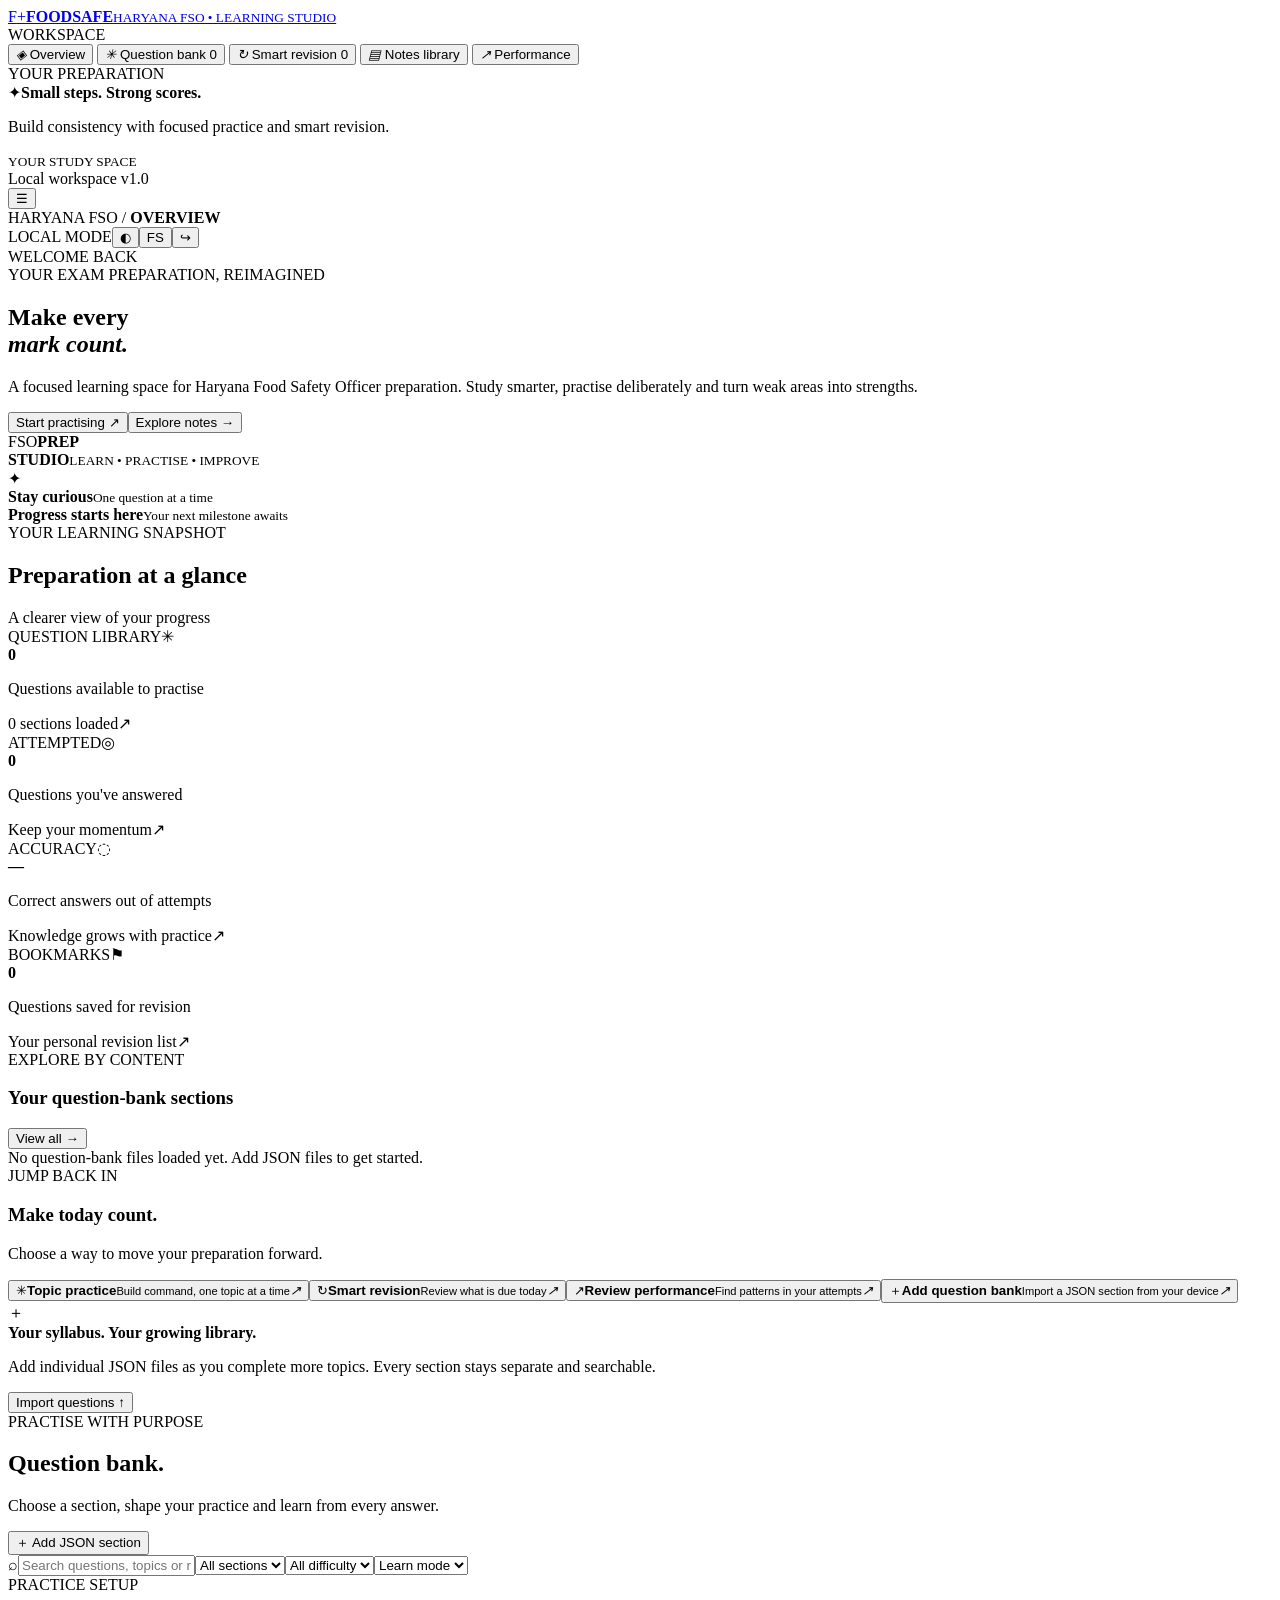
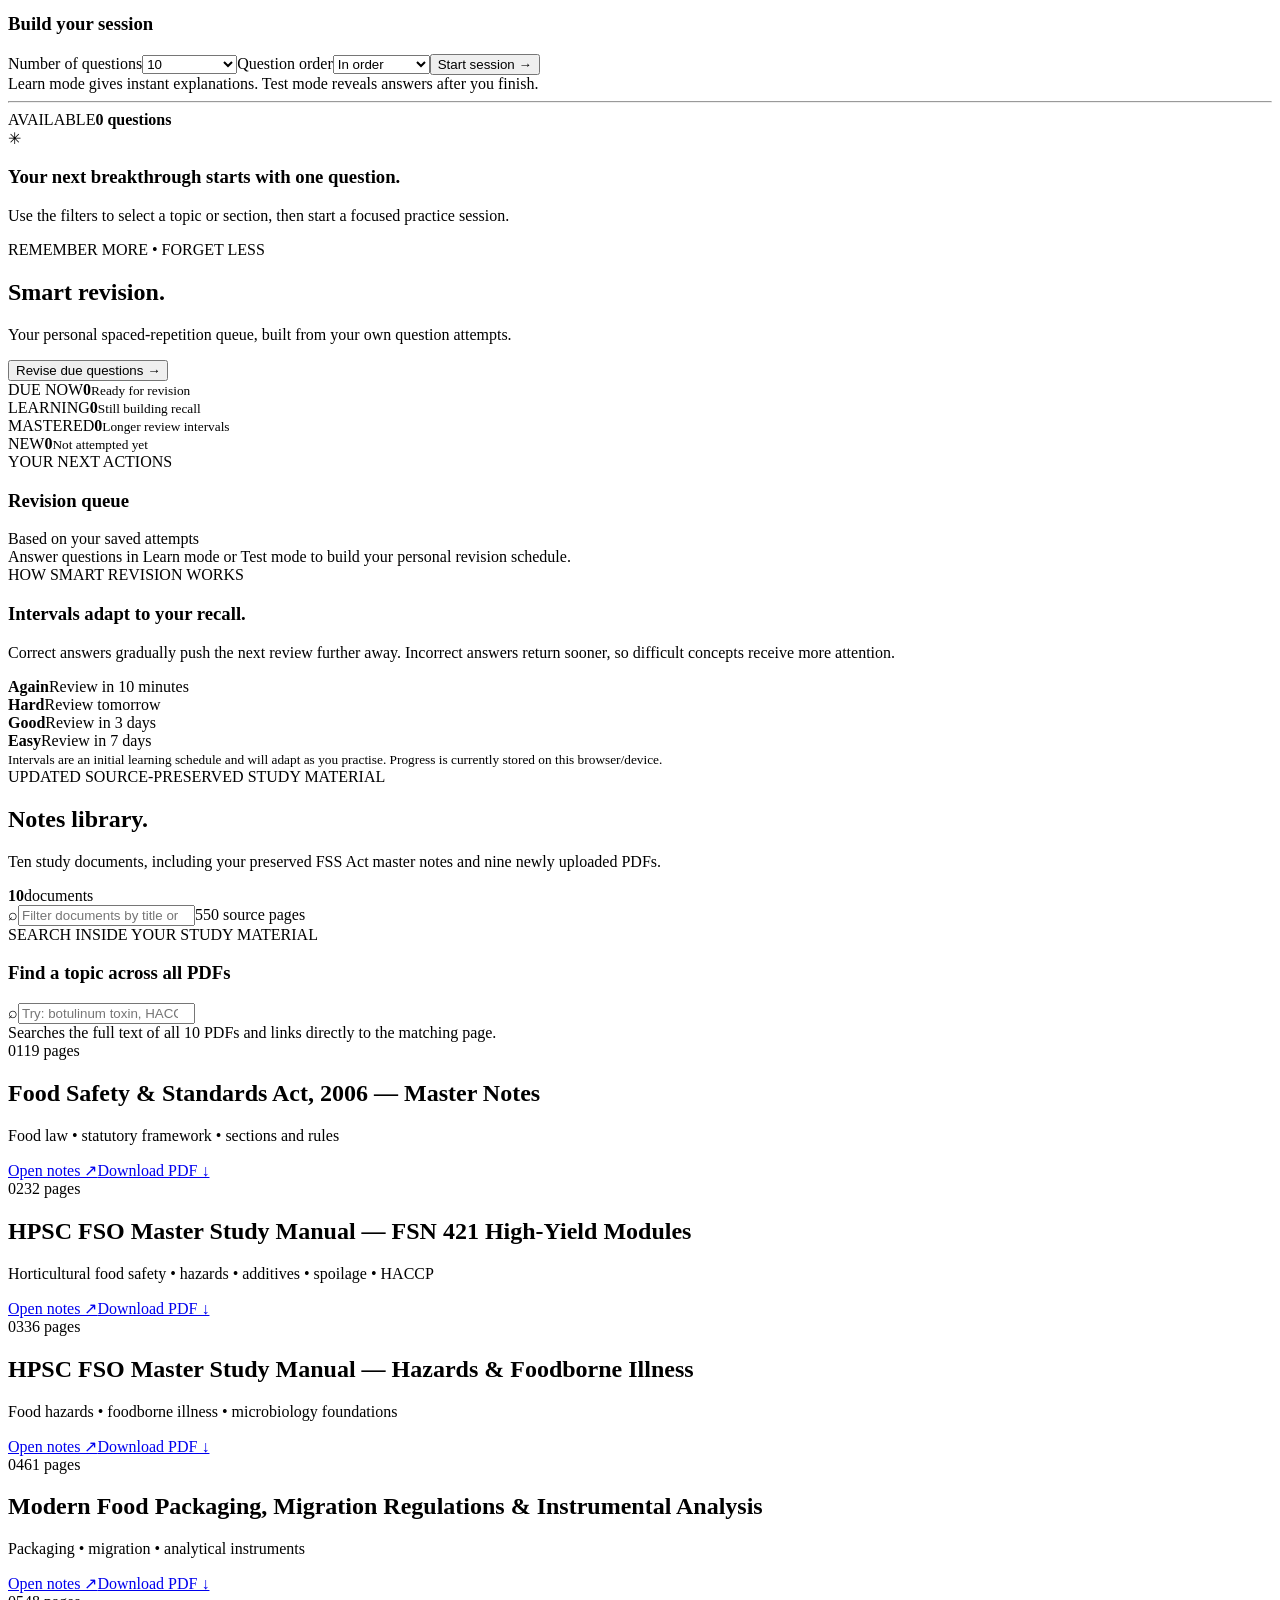
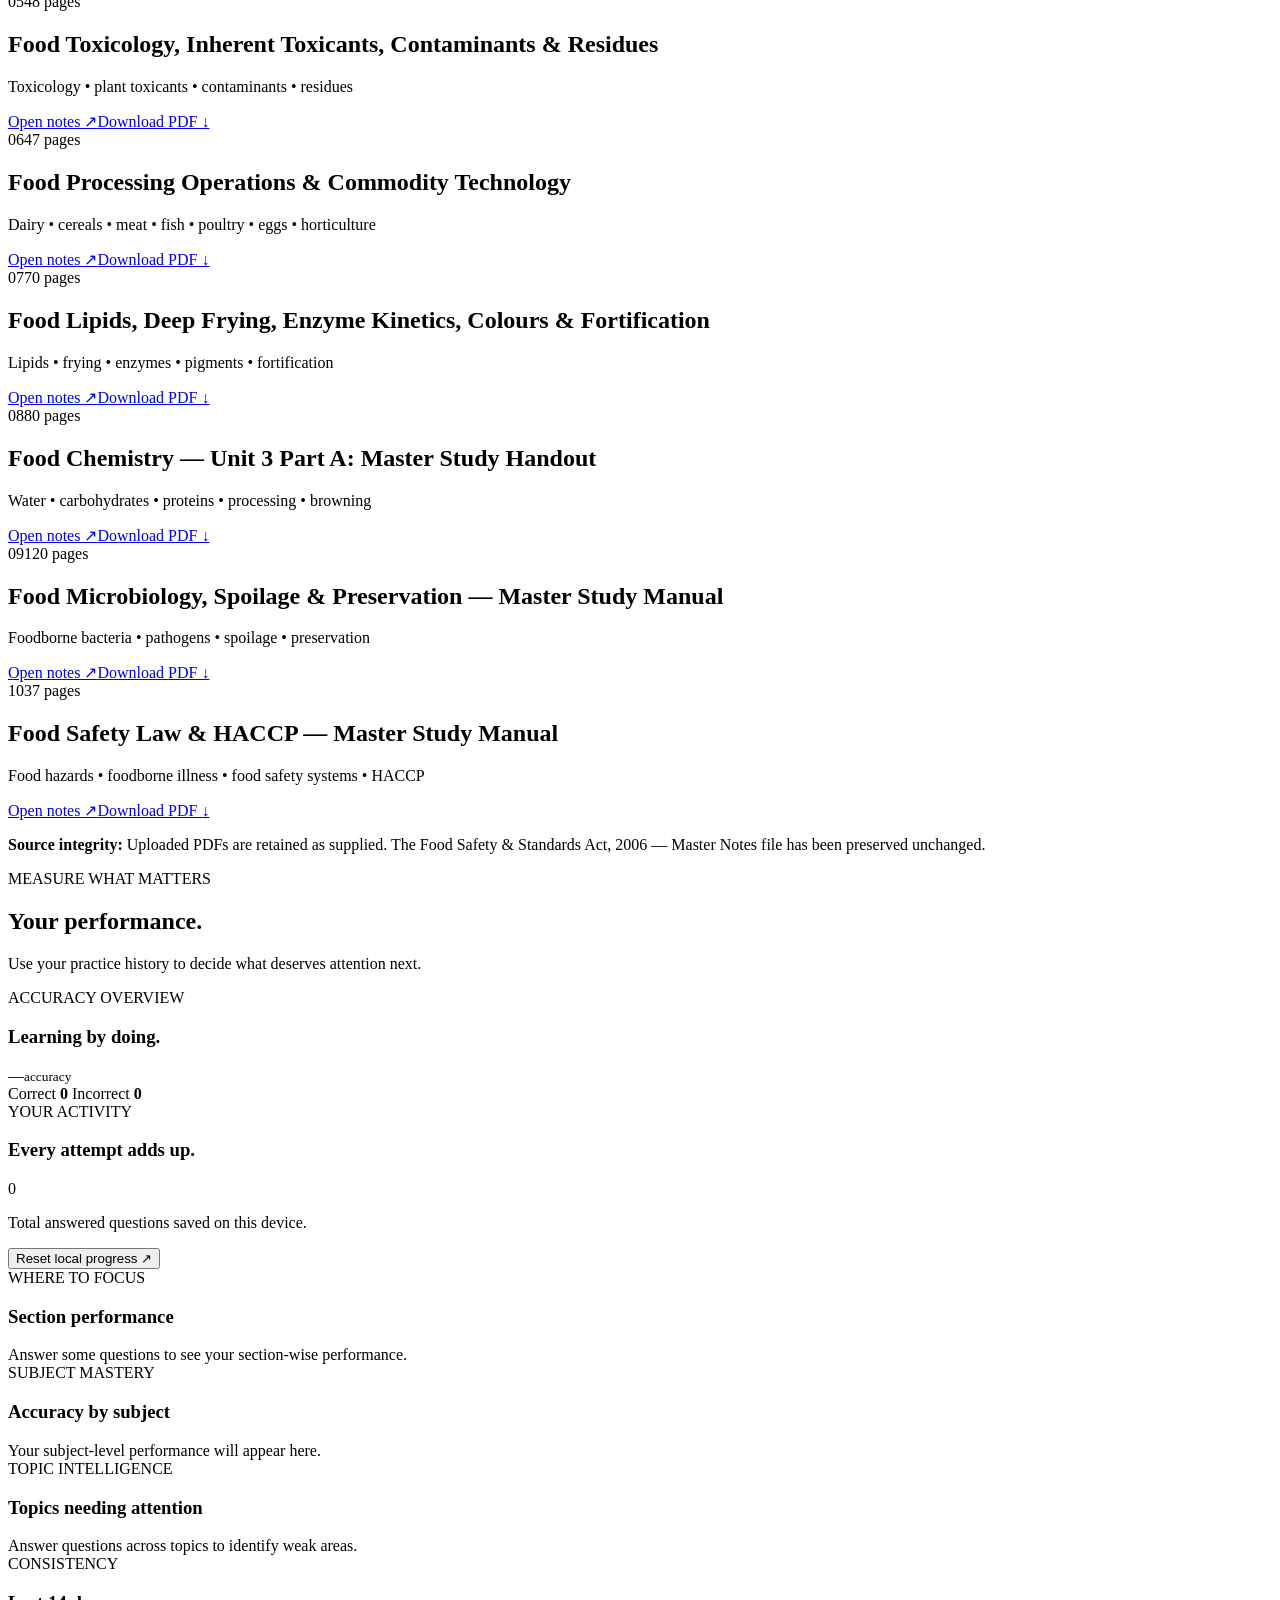
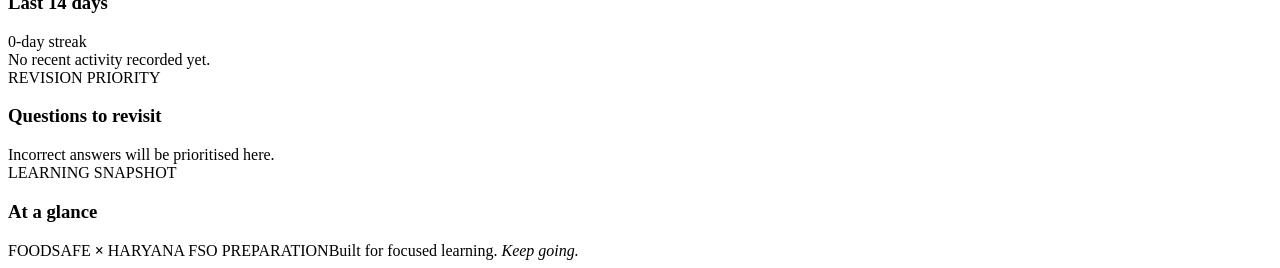
==== index.html @ f3f63efe "Add files via upload" ====
<!doctype html>
<html lang="en">
<head>
<meta charset="utf-8"><meta name="viewport" content="width=device-width,initial-scale=1">
<meta name="theme-color" content="#101326"><meta http-equiv="Content-Security-Policy" content="default-src 'self'; script-src 'self' 'unsafe-inline'; style-src 'self' 'unsafe-inline' https://fonts.googleapis.com; font-src 'self' https://fonts.gstatic.com data:; img-src 'self' data: blob:; connect-src 'self' https://*.workers.dev; object-src 'none'; base-uri 'self'; form-action 'self'"><link rel="manifest" href="manifest.webmanifest"><title>FOODSAFE — Haryana FSO Learning Studio</title>
<link rel="preconnect" href="https://fonts.googleapis.com"><link rel="preconnect" href="https://fonts.gstatic.com" crossorigin>
<link href="https://fonts.googleapis.com/css2?family=DM+Sans:wght@400;500;600;700;800&family=Manrope:wght@400;500;600;700;800&family=Space+Grotesk:wght@500;600;700&display=swap" rel="stylesheet">
<link rel="stylesheet" href="css/style.css">
</head>
<body>
<div class="app-shell">
<aside class="sidebar" id="sidebar">
 <a class="brand" href="#home"><span class="brand-mark">F<span>+</span></span><span><b>FOODSAFE</b><small>HARYANA FSO • LEARNING STUDIO</small></span></a>
 <div class="side-label">WORKSPACE</div>
 <nav class="nav-list">
  <button class="nav-link active" data-view="home"><i>◈</i> Overview</button>
  <button class="nav-link" data-view="practice"><i>✳</i> Question bank <span class="nav-count" id="nav-q-count">0</span></button>
  <button class="nav-link" data-view="revision"><i>↻</i> Smart revision <span class="nav-count" id="nav-due-count">0</span></button>
  <button class="nav-link" data-view="notes"><i>▤</i> Notes library</button>
  <button class="nav-link" data-view="analytics"><i>↗</i> Performance</button>
 </nav>
 <div class="side-label side-label-gap">YOUR PREPARATION</div>
 <div class="side-tip"><span class="tip-icon">✦</span><b>Small steps. Strong scores.</b><p>Build consistency with focused practice and smart revision.</p><div class="tip-line"><span></span></div><small>YOUR STUDY SPACE</small></div>
 <div class="sidebar-bottom"><span class="online-dot"></span> Local workspace <span class="version">v1.0</span></div>
</aside>
<main class="main-area">
<header class="topbar"><button class="mobile-menu" id="mobile-menu">☰</button><div class="breadcrumb">HARYANA FSO <span>/</span> <b id="crumb">OVERVIEW</b></div><div class="top-actions"><span class="local-pill"><i></i> LOCAL MODE</span><button class="icon-btn" id="theme-toggle" title="Toggle theme">◐</button><button class="avatar" id="user-avatar">FS</button><button class="icon-btn" id="logout-btn" title="Log out">↪</button></div></header>
<div class="page-wrap">
<section class="view active" id="view-home">
 <div class="hero"><div class="hero-copy"><div id="welcome-user" class="welcome-user">WELCOME BACK</div><div class="eyebrow"><span></span> YOUR EXAM PREPARATION, REIMAGINED</div><h1>Make every<br><em>mark count.</em></h1><p>A focused learning space for Haryana Food Safety Officer preparation. Study smarter, practise deliberately and turn weak areas into strengths.</p><div class="hero-actions"><button class="btn btn-light" data-go="practice">Start practising <span>↗</span></button><button class="btn btn-ghost" data-go="notes">Explore notes <span>→</span></button></div></div><div class="hero-art"><div class="orb orb-one"></div><div class="orb orb-two"></div><div class="orbit orbit-a"></div><div class="orbit orbit-b"></div><div class="hero-stamp"><span>FSO</span><b>PREP<br>STUDIO</b><small>LEARN • PRACTISE • IMPROVE</small></div><div class="floating-card fc-top"><span>✦</span><div><b>Stay curious</b><small>One question at a time</small></div></div><div class="floating-card fc-bottom"><div class="mini-bars"><i></i><i></i><i></i><i></i><i></i></div><div><b>Progress starts here</b><small>Your next milestone awaits</small></div></div></div></div>
 <div class="section-heading"><div><div class="eyebrow muted">YOUR LEARNING SNAPSHOT</div><h2>Preparation at a glance</h2></div><span class="updated-label">A clearer view of your progress</span></div>
 <div class="stat-grid"><article class="stat-card stat-violet"><div class="stat-top"><span>QUESTION LIBRARY</span><span class="stat-icon">✳</span></div><strong id="stat-total">0</strong><p>Questions available to practise</p><div class="stat-foot"><span id="stat-banks">0 sections loaded</span><span>↗</span></div></article><article class="stat-card stat-coral"><div class="stat-top"><span>ATTEMPTED</span><span class="stat-icon">◎</span></div><strong id="stat-attempted">0</strong><p>Questions you've answered</p><div class="stat-foot"><span>Keep your momentum</span><span>↗</span></div></article><article class="stat-card stat-mint"><div class="stat-top"><span>ACCURACY</span><span class="stat-icon">◌</span></div><strong id="stat-accuracy">—</strong><p>Correct answers out of attempts</p><div class="stat-foot"><span>Knowledge grows with practice</span><span>↗</span></div></article><article class="stat-card stat-amber"><div class="stat-top"><span>BOOKMARKS</span><span class="stat-icon">⚑</span></div><strong id="stat-bookmarks">0</strong><p>Questions saved for revision</p><div class="stat-foot"><span>Your personal revision list</span><span>↗</span></div></article></div>
 <div class="home-columns"><section class="panel library-panel"><div class="panel-head"><div><div class="eyebrow muted">EXPLORE BY CONTENT</div><h3>Your question-bank sections</h3></div><button class="text-btn" data-go="practice">View all <span>→</span></button></div><div id="section-list" class="section-list"><div class="empty-state">No question-bank files loaded yet. Add JSON files to get started.</div></div></section><section class="panel quick-panel"><div class="eyebrow muted">JUMP BACK IN</div><h3>Make today count.</h3><p>Choose a way to move your preparation forward.</p><button class="quick-action" data-go="practice"><span class="qa-icon purple">✳</span><span><b>Topic practice</b><small>Build command, one topic at a time</small></span><i>↗</i></button><button class="quick-action" data-go="revision"><span class="qa-icon purple">↻</span><span><b>Smart revision</b><small>Review what is due today</small></span><i>↗</i></button><button class="quick-action" data-go="analytics"><span class="qa-icon orange">↗</span><span><b>Review performance</b><small>Find patterns in your attempts</small></span><i>↗</i></button><button class="quick-action" id="quick-import"><span class="qa-icon green">＋</span><span><b>Add question bank</b><small>Import a JSON section from your device</small></span><i>↗</i></button></section></div>
 <div class="import-banner"><div class="import-symbol">＋</div><div><b>Your syllabus. Your growing library.</b><p>Add individual JSON files as you complete more topics. Every section stays separate and searchable.</p></div><button class="btn btn-dark" id="banner-import">Import questions <span>↑</span></button></div>
</section>
<section class="view" id="view-practice"><div class="page-title-row"><div><div class="eyebrow muted">PRACTISE WITH PURPOSE</div><h1>Question bank<span class="title-dot">.</span></h1><p>Choose a section, shape your practice and learn from every answer.</p></div><button class="btn btn-dark" id="practice-import">＋ Add JSON section</button></div>
 <div class="filter-panel"><label class="searchbox"><span>⌕</span><input id="search-q" placeholder="Search questions, topics or references..."></label><select id="filter-section"><option value="all">All sections</option></select><select id="filter-difficulty"><option value="all">All difficulty</option><option>Easy</option><option>Moderate</option><option>Hard</option></select><select id="filter-mode"><option value="practice">Learn mode</option><option value="exam">Test mode</option></select></div>
 <div class="practice-layout"><aside class="practice-side panel"><div class="eyebrow muted">PRACTICE SETUP</div><h3>Build your session</h3><label>Number of questions<select id="question-limit"><option>10</option><option>20</option><option>30</option><option>50</option><option value="all">All matching</option></select></label><label>Question order<select id="question-order"><option value="sequential">In order</option><option value="random">Randomised</option></select></label><button class="btn btn-primary full" id="start-quiz">Start session <span>→</span></button><div class="setup-note">Learn mode gives instant explanations. Test mode reveals answers after you finish.</div><hr><div class="mini-summary"><span>AVAILABLE</span><b id="available-count">0 questions</b></div></aside><div class="question-area"><div id="quiz-idle" class="panel idle-panel"><div class="idle-art">✳</div><h3>Your next breakthrough starts with one question.</h3><p>Use the filters to select a topic or section, then start a focused practice session.</p></div><div id="quiz-active" class="panel hide"></div><div id="quiz-results" class="panel hide"></div></div></div>
</section>
<section class="view" id="view-revision">
 <div class="page-title-row"><div><div class="eyebrow muted">REMEMBER MORE • FORGET LESS</div><h1>Smart revision<span class="title-dot">.</span></h1><p>Your personal spaced-repetition queue, built from your own question attempts.</p></div><button class="btn btn-primary" id="start-revision">Revise due questions →</button></div>
 <div class="revision-stats"><article class="panel"><span>DUE NOW</span><b id="rev-due">0</b><small>Ready for revision</small></article><article class="panel"><span>LEARNING</span><b id="rev-learning">0</b><small>Still building recall</small></article><article class="panel"><span>MASTERED</span><b id="rev-mastered">0</b><small>Longer review intervals</small></article><article class="panel"><span>NEW</span><b id="rev-new">0</b><small>Not attempted yet</small></article></div>
 <div class="revision-columns"><section class="panel"><div class="panel-head"><div><div class="eyebrow muted">YOUR NEXT ACTIONS</div><h3>Revision queue</h3></div><span class="updated-label" id="rev-next-label">Based on your saved attempts</span></div><div id="revision-queue" class="revision-queue"><div class="empty-state">Answer questions in Learn mode or Test mode to build your personal revision schedule.</div></div></section><section class="panel revision-guide"><div class="eyebrow muted">HOW SMART REVISION WORKS</div><h3>Intervals adapt to your recall.</h3><p>Correct answers gradually push the next review further away. Incorrect answers return sooner, so difficult concepts receive more attention.</p><div class="interval-list"><div><b>Again</b><span>Review in 10 minutes</span></div><div><b>Hard</b><span>Review tomorrow</span></div><div><b>Good</b><span>Review in 3 days</span></div><div><b>Easy</b><span>Review in 7 days</span></div></div><small>Intervals are an initial learning schedule and will adapt as you practise. Progress is currently stored on this browser/device.</small></section></div>
</section>
<section class="view" id="view-notes">
 <div class="page-title-row"><div><div class="eyebrow muted">UPDATED SOURCE-PRESERVED STUDY MATERIAL</div><h1>Notes library<span class="title-dot">.</span></h1><p>Ten study documents, including your preserved FSS Act master notes and nine newly uploaded PDFs.</p></div><div class="notes-total"><b>10</b><span>documents</span></div></div>
 <div class="notes-toolbar"><label class="searchbox"><span>⌕</span><input id="notes-search" type="search" placeholder="Filter documents by title or subject..."></label><span class="notes-total-pages">550 source pages</span></div>
 <section class="panel pdf-search-panel"><div class="eyebrow muted">SEARCH INSIDE YOUR STUDY MATERIAL</div><h3>Find a topic across all PDFs</h3><label class="searchbox pdf-full-search"><span>⌕</span><input id="pdf-content-search" type="search" placeholder="Try: botulinum toxin, HACCP, peroxide value, food adulteration..."></label><div id="pdf-search-status" class="pdf-search-status">Searches the full text of all 10 PDFs and links directly to the matching page.</div><div id="pdf-search-results" class="pdf-search-results"></div></section>
 <div class="notes-grid"><article class="note-card" data-search="Food Safety & Standards Act, 2006 — Master Notes Food law • statutory framework • sections and rules">
      <div class="note-card-top"><span class="note-index">01</span><span class="note-pages">19 pages</span></div>
      <h2>Food Safety & Standards Act, 2006 — Master Notes</h2><p>Food law • statutory framework • sections and rules</p>
      <div class="note-card-actions"><a class="btn btn-primary" href="content/notes/rendered/FSSAI_Act_Master_Notes_19p.pdf" target="_blank" rel="noopener">Open notes ↗</a><a class="source-link" href="content/notes/originals/FSSAI_Act_Master_Notes_19p.pdf" download>Download PDF ↓</a></div>
    </article><article class="note-card" data-search="HPSC FSO Master Study Manual — FSN 421 High-Yield Modules Horticultural food safety • hazards • additives • spoilage • HACCP">
      <div class="note-card-top"><span class="note-index">02</span><span class="note-pages">32 pages</span></div>
      <h2>HPSC FSO Master Study Manual — FSN 421 High-Yield Modules</h2><p>Horticultural food safety • hazards • additives • spoilage • HACCP</p>
      <div class="note-card-actions"><a class="btn btn-primary" href="content/notes/rendered/GPT_HPSC_FSO_Master_Study_Manual.pdf" target="_blank" rel="noopener">Open notes ↗</a><a class="source-link" href="content/notes/originals/GPT_HPSC_FSO_Master_Study_Manual.pdf" download>Download PDF ↓</a></div>
    </article><article class="note-card" data-search="HPSC FSO Master Study Manual — Hazards & Foodborne Illness Food hazards • foodborne illness • microbiology foundations">
      <div class="note-card-top"><span class="note-index">03</span><span class="note-pages">36 pages</span></div>
      <h2>HPSC FSO Master Study Manual — Hazards & Foodborne Illness</h2><p>Food hazards • foodborne illness • microbiology foundations</p>
      <div class="note-card-actions"><a class="btn btn-primary" href="content/notes/rendered/Claude_HPSC_FSO_Master_Study_Manual.pdf" target="_blank" rel="noopener">Open notes ↗</a><a class="source-link" href="content/notes/originals/Claude_HPSC_FSO_Master_Study_Manual.pdf" download>Download PDF ↓</a></div>
    </article><article class="note-card" data-search="Modern Food Packaging, Migration Regulations & Instrumental Analysis Packaging • migration • analytical instruments">
      <div class="note-card-top"><span class="note-index">04</span><span class="note-pages">61 pages</span></div>
      <h2>Modern Food Packaging, Migration Regulations & Instrumental Analysis</h2><p>Packaging • migration • analytical instruments</p>
      <div class="note-card-actions"><a class="btn btn-primary" href="content/notes/rendered/Modern_Food_Packaging_Migration_Instrumental_Analysis.pdf" target="_blank" rel="noopener">Open notes ↗</a><a class="source-link" href="content/notes/originals/Modern_Food_Packaging_Migration_Instrumental_Analysis.pdf" download>Download PDF ↓</a></div>
    </article><article class="note-card" data-search="Food Toxicology, Inherent Toxicants, Contaminants & Residues Toxicology • plant toxicants • contaminants • residues">
      <div class="note-card-top"><span class="note-index">05</span><span class="note-pages">48 pages</span></div>
      <h2>Food Toxicology, Inherent Toxicants, Contaminants & Residues</h2><p>Toxicology • plant toxicants • contaminants • residues</p>
      <div class="note-card-actions"><a class="btn btn-primary" href="content/notes/rendered/Food_Toxicology_Contaminants_Biotoxins_Residues.pdf" target="_blank" rel="noopener">Open notes ↗</a><a class="source-link" href="content/notes/originals/Food_Toxicology_Contaminants_Biotoxins_Residues.pdf" download>Download PDF ↓</a></div>
    </article><article class="note-card" data-search="Food Processing Operations & Commodity Technology Dairy • cereals • meat • fish • poultry • eggs • horticulture">
      <div class="note-card-top"><span class="note-index">06</span><span class="note-pages">47 pages</span></div>
      <h2>Food Processing Operations & Commodity Technology</h2><p>Dairy • cereals • meat • fish • poultry • eggs • horticulture</p>
      <div class="note-card-actions"><a class="btn btn-primary" href="content/notes/rendered/Food_Commodity_Processing_Dairy_Cereal_Meat_Horticulture.pdf" target="_blank" rel="noopener">Open notes ↗</a><a class="source-link" href="content/notes/originals/Food_Commodity_Processing_Dairy_Cereal_Meat_Horticulture.pdf" download>Download PDF ↓</a></div>
    </article><article class="note-card" data-search="Food Lipids, Deep Frying, Enzyme Kinetics, Colours & Fortification Lipids • frying • enzymes • pigments • fortification">
      <div class="note-card-top"><span class="note-index">07</span><span class="note-pages">70 pages</span></div>
      <h2>Food Lipids, Deep Frying, Enzyme Kinetics, Colours & Fortification</h2><p>Lipids • frying • enzymes • pigments • fortification</p>
      <div class="note-card-actions"><a class="btn btn-primary" href="content/notes/rendered/Food_Lipids_Enzymes_Fortification.pdf" target="_blank" rel="noopener">Open notes ↗</a><a class="source-link" href="content/notes/originals/Food_Lipids_Enzymes_Fortification.pdf" download>Download PDF ↓</a></div>
    </article><article class="note-card" data-search="Food Chemistry — Unit 3 Part A: Master Study Handout Water • carbohydrates • proteins • processing • browning">
      <div class="note-card-top"><span class="note-index">08</span><span class="note-pages">80 pages</span></div>
      <h2>Food Chemistry — Unit 3 Part A: Master Study Handout</h2><p>Water • carbohydrates • proteins • processing • browning</p>
      <div class="note-card-actions"><a class="btn btn-primary" href="content/notes/rendered/Food_Chemistry_Macromolecules.pdf" target="_blank" rel="noopener">Open notes ↗</a><a class="source-link" href="content/notes/originals/Food_Chemistry_Macromolecules.pdf" download>Download PDF ↓</a></div>
    </article><article class="note-card" data-search="Food Microbiology, Spoilage & Preservation — Master Study Manual Foodborne bacteria • pathogens • spoilage • preservation">
      <div class="note-card-top"><span class="note-index">09</span><span class="note-pages">120 pages</span></div>
      <h2>Food Microbiology, Spoilage & Preservation — Master Study Manual</h2><p>Foodborne bacteria • pathogens • spoilage • preservation</p>
      <div class="note-card-actions"><a class="btn btn-primary" href="content/notes/rendered/Food_Microbiology_Spoilage_Preservation.pdf" target="_blank" rel="noopener">Open notes ↗</a><a class="source-link" href="content/notes/originals/Food_Microbiology_Spoilage_Preservation.pdf" download>Download PDF ↓</a></div>
    </article><article class="note-card" data-search="Food Safety Law & HACCP — Master Study Manual Food hazards • foodborne illness • food safety systems • HACCP">
      <div class="note-card-top"><span class="note-index">10</span><span class="note-pages">37 pages</span></div>
      <h2>Food Safety Law & HACCP — Master Study Manual</h2><p>Food hazards • foodborne illness • food safety systems • HACCP</p>
      <div class="note-card-actions"><a class="btn btn-primary" href="content/notes/rendered/Food_Safety_Law_HACCP.pdf" target="_blank" rel="noopener">Open notes ↗</a><a class="source-link" href="content/notes/originals/Food_Safety_Law_HACCP.pdf" download>Download PDF ↓</a></div>
    </article></div>
 <p class="notes-integrity"><b>Source integrity:</b> Uploaded PDFs are retained as supplied. The Food Safety &amp; Standards Act, 2006 — Master Notes file has been preserved unchanged.</p>
</section>
<section class="view" id="view-analytics"><div class="page-title-row"><div><div class="eyebrow muted">MEASURE WHAT MATTERS</div><h1>Your performance<span class="title-dot">.</span></h1><p>Use your practice history to decide what deserves attention next.</p></div></div><div class="analytics-grid"><article class="panel analytics-main"><div class="eyebrow muted">ACCURACY OVERVIEW</div><h3>Learning by doing.</h3><div class="big-accuracy" id="analytics-accuracy">—<small>accuracy</small></div><div class="progress-track"><span id="accuracy-bar"></span></div><div class="analytics-legend"><span><i class="dot-correct"></i> Correct <b id="analytics-correct">0</b></span><span><i class="dot-wrong"></i> Incorrect <b id="analytics-wrong">0</b></span></div></article><article class="panel analytics-main"><div class="eyebrow muted">YOUR ACTIVITY</div><h3>Every attempt adds up.</h3><div class="activity-number" id="analytics-attempted">0</div><p class="muted-text">Total answered questions saved on this device.</p><button class="text-btn" id="clear-progress">Reset local progress <span>↗</span></button></article></div><section class="panel topic-performance"><div class="panel-head"><div><div class="eyebrow muted">WHERE TO FOCUS</div><h3>Section performance</h3></div></div><div id="section-performance" class="empty-state">Answer some questions to see your section-wise performance.</div></section>
<section class="analytics-deep-grid">
 <article class="panel"><div class="eyebrow muted">SUBJECT MASTERY</div><h3>Accuracy by subject</h3><div id="subject-performance" class="analytics-breakdown empty-state">Your subject-level performance will appear here.</div></article>
 <article class="panel"><div class="eyebrow muted">TOPIC INTELLIGENCE</div><h3>Topics needing attention</h3><div id="weak-topics" class="analytics-breakdown empty-state">Answer questions across topics to identify weak areas.</div></article>
</section>
<section class="panel"><div class="panel-head"><div><div class="eyebrow muted">CONSISTENCY</div><h3>Last 14 days</h3></div><div class="analytics-streak" id="study-streak">0-day streak</div></div><div id="activity-chart" class="activity-chart"></div><div class="activity-foot" id="activity-summary">No recent activity recorded yet.</div></section>
<section class="analytics-deep-grid">
 <article class="panel"><div class="eyebrow muted">REVISION PRIORITY</div><h3>Questions to revisit</h3><div id="revision-priority" class="analytics-breakdown empty-state">Incorrect answers will be prioritised here.</div></article>
 <article class="panel"><div class="eyebrow muted">LEARNING SNAPSHOT</div><h3>At a glance</h3><div id="learning-snapshot" class="analytics-breakdown"></div></article>
</section></section>
</div>
<footer class="footer"><span>FOODSAFE <b>×</b> HARYANA FSO PREPARATION</span><span>Built for focused learning. <i>Keep going.</i></span></footer>
</main></div>
<input type="file" id="json-upload" accept=".json,application/json" multiple hidden>
<div class="toast" id="toast" role="status"></div>
<script src="api-config.js"></script><script src="js/app.js"></script><script>if("serviceWorker" in navigator && location.protocol.startsWith("http")){window.addEventListener("load",()=>navigator.serviceWorker.register("./sw.js").catch(()=>{}));}</script>
<script>document.getElementById("notes-search")?.addEventListener("input",e=>{const q=e.target.value.trim().toLowerCase();document.querySelectorAll(".note-card").forEach(card=>card.hidden=!card.dataset.search.toLowerCase().includes(q));});</script>
</body></html>
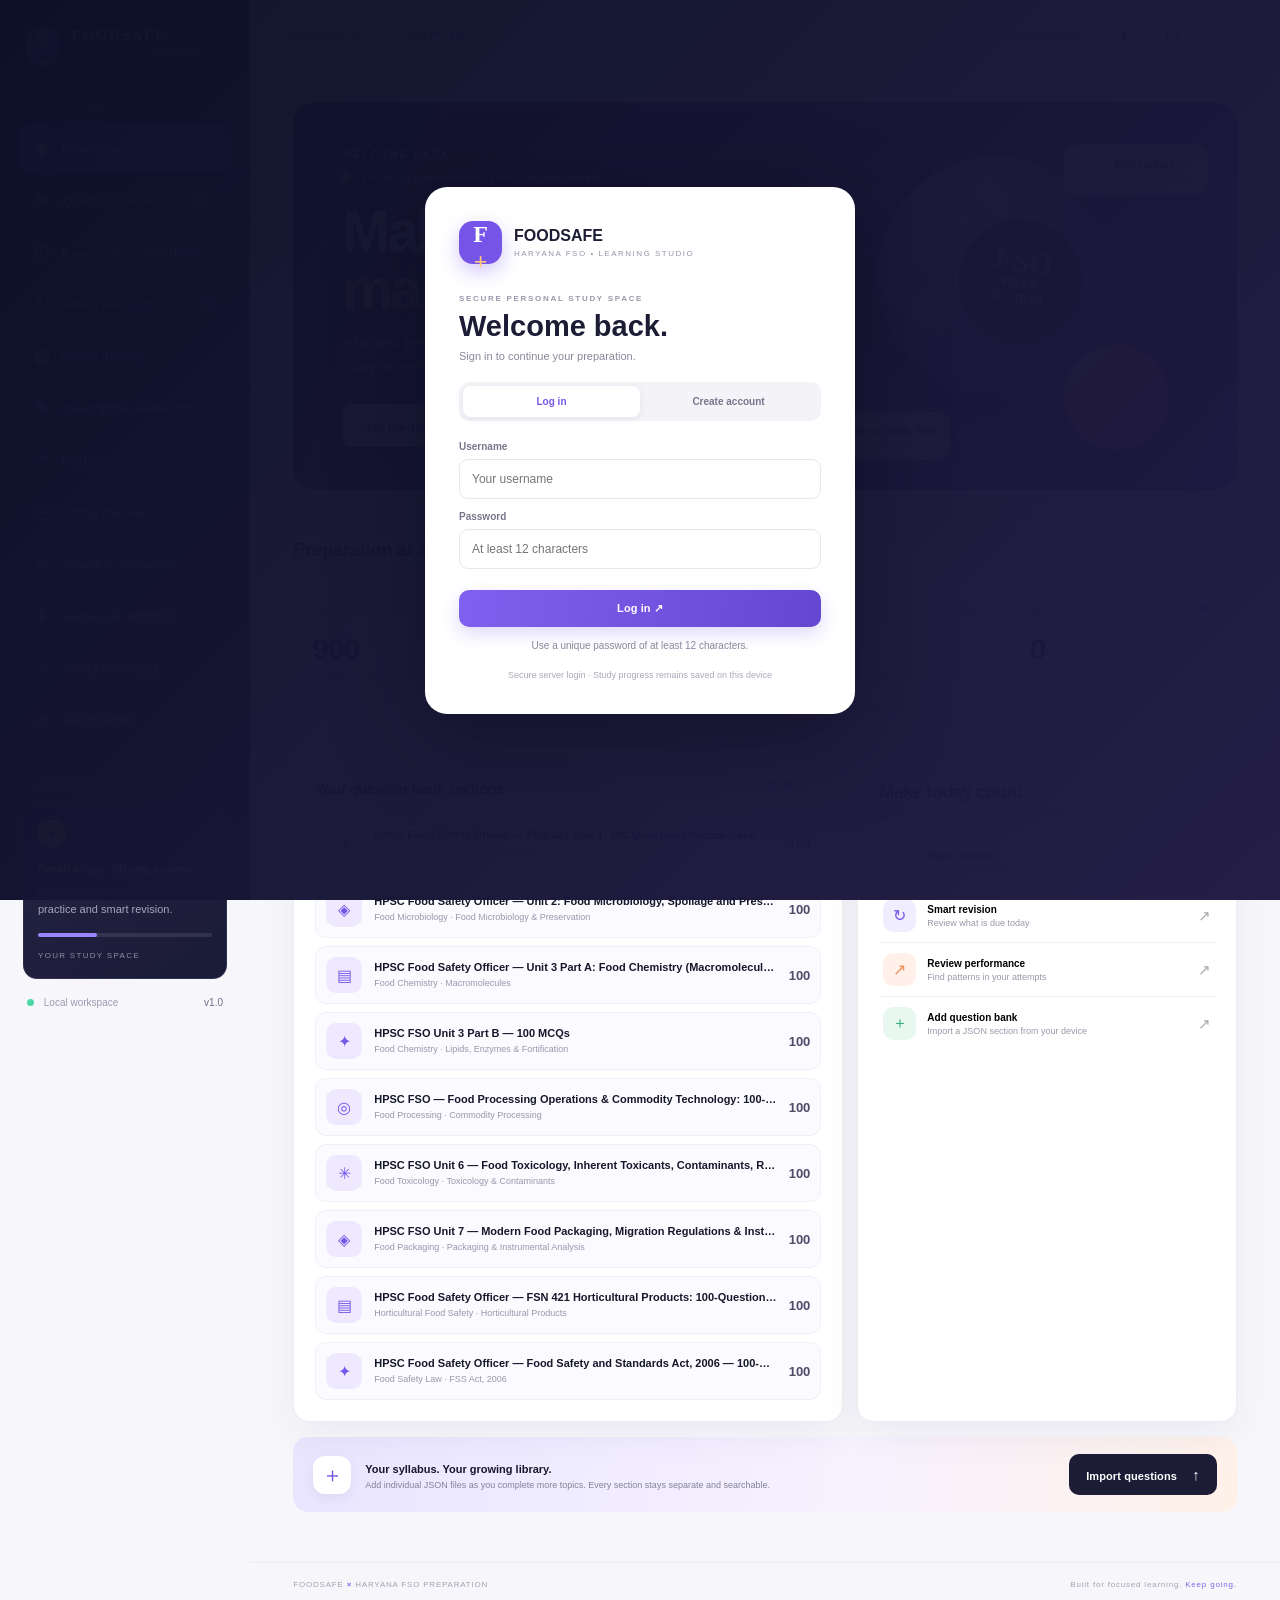
==== commit 188b03af: "Update index.html" ====
--- a/index.html
+++ b/index.html
@@ -1,6 +1,7 @@
 <!doctype html>
 <html lang="en">
 <head>
+<meta name="viewport" content="width=device-width, initial-scale=1, viewport-fit=cover">
 <meta charset="utf-8"><meta name="viewport" content="width=device-width,initial-scale=1">
 <meta name="theme-color" content="#101326"><meta http-equiv="Content-Security-Policy" content="default-src 'self'; script-src 'self' 'unsafe-inline'; style-src 'self' 'unsafe-inline' https://fonts.googleapis.com; font-src 'self' https://fonts.gstatic.com data:; img-src 'self' data: blob:; connect-src 'self' https://*.workers.dev; object-src 'none'; base-uri 'self'; form-action 'self'"><link rel="manifest" href="manifest.webmanifest"><title>FOODSAFE — Haryana FSO Learning Studio</title>
 <link rel="preconnect" href="https://fonts.googleapis.com"><link rel="preconnect" href="https://fonts.gstatic.com" crossorigin>
--- a/css/style.css
+++ b/css/style.css
@@ -0,0 +1,532 @@
+:root{--ink:#17172b;--muted:#77788f;--line:#ececf2;--paper:#f7f7fb;--white:#fff;--navy:#111329;--violet:#7657e8;--coral:#ff7d79;--mint:#50c7a0;--amber:#f2b84b;--shadow:0 12px 38px rgba(30,25,70,.06);--font:'DM Sans',sans-serif;--head:'Manrope',sans-serif}*{box-sizing:border-box}body{margin:0;background:var(--paper);color:var(--ink);font-family:var(--font);font-size:14px}button,input,select{font:inherit}button{cursor:pointer}.app-shell{min-height:100vh}.sidebar{position:fixed;inset:0 auto 0 0;width:250px;background:#111329;color:#fff;padding:27px 19px 20px;display:flex;flex-direction:column;z-index:10}.brand{display:flex;gap:11px;align-items:center;color:white;text-decoration:none;padding:0 7px 37px}.brand-mark{width:39px;height:39px;border-radius:13px;background:linear-gradient(140deg,#a78bfa,#7657e8 55%,#4e3cb4);display:grid;place-items:center;font:700 21px 'Space Grotesk';box-shadow:0 7px 20px #7657e855}.brand-mark span{color:#ffc978}.brand b{display:block;font:800 15px 'Space Grotesk';letter-spacing:1.7px}.brand small{display:block;color:#9b9bb5;font-size:8px;letter-spacing:1.25px;margin-top:4px}.side-label{font-size:9px;font-weight:800;letter-spacing:1.7px;color:#777995;padding:0 10px 12px}.nav-list{display:grid;gap:6px}.nav-link{border:0;background:transparent;color:#a8a8bd;text-align:left;padding:12px 13px;border-radius:10px;display:flex;align-items:center;gap:12px;font-size:13px;font-weight:600;transition:.2s}.nav-link i{font-style:normal;font-size:18px;width:18px;text-align:center}.nav-link:hover{background:#ffffff0d;color:#fff}.nav-link.active{background:linear-gradient(100deg,#7657e8,#684bd1);color:white;box-shadow:0 7px 20px #5d47c34d}.nav-count{margin-left:auto;background:#ffffff24;padding:3px 7px;border-radius:20px;font-size:10px}.side-label-gap{margin-top:37px}.side-tip{margin:0 4px;background:linear-gradient(145deg,#242344,#1a1b37);border:1px solid #ffffff13;border-radius:14px;padding:17px 14px}.tip-icon{display:grid;place-items:center;width:27px;height:27px;border-radius:9px;background:#f5b94b;color:#28213e;margin-bottom:13px}.side-tip b{font-size:12px}.side-tip p{font-size:11px;line-height:1.6;color:#a6a6bb;margin:7px 0 15px}.tip-line{height:4px;border-radius:5px;background:#ffffff19;margin-bottom:8px}.tip-line span{display:block;width:34%;height:100%;background:#9b85ff;border-radius:5px}.side-tip small{font-size:8px;letter-spacing:1.3px;color:#8d8da8}.sidebar-bottom{margin-top:auto;color:#9a9bb0;font-size:10px;padding:17px 8px 0;border-top:1px solid #ffffff14}.online-dot,.local-pill i{display:inline-block;width:7px;height:7px;border-radius:50%;background:#4bd6a3;margin-right:7px}.version{float:right;color:#6f708c}.main-area{margin-left:250px;min-height:100vh;display:flex;flex-direction:column}.topbar{height:70px;border-bottom:1px solid var(--line);display:flex;align-items:center;justify-content:space-between;padding:0 4.2%;background:#ffffffd9;backdrop-filter:blur(14px);position:sticky;top:0;z-index:5}.breadcrumb{font-size:9px;font-weight:800;letter-spacing:1.5px;color:#a0a0b2}.breadcrumb span{padding:0 10px;color:#d0cfda}.breadcrumb b{color:#55556d}.top-actions{display:flex;align-items:center;gap:13px}.local-pill{font-size:9px;letter-spacing:1px;font-weight:800;color:#77778d;background:#f3f3f8;padding:8px 11px;border-radius:20px}.local-pill i{width:6px;height:6px}.icon-btn,.avatar,.mobile-menu{border:1px solid var(--line);background:#fff;color:#55556c;width:34px;height:34px;border-radius:10px}.avatar{background:#eee9ff;border:0;color:#6b50d2;font-weight:800;font-size:11px}.mobile-menu{display:none}.page-wrap{width:min(1300px,100%);margin:0 auto;padding:32px 4.2% 50px;flex:1}.view{display:none;animation:rise .35s ease}.view.active{display:block}@keyframes rise{from{opacity:0;transform:translateY(8px)}to{opacity:1;transform:none}}.hero{min-height:365px;border-radius:22px;overflow:hidden;position:relative;background:linear-gradient(112deg,#252044 0%,#392d69 48%,#6750a9 100%);color:#fff;padding:43px 49px;display:flex;align-items:center;box-shadow:0 18px 45px #30245b25}.hero:after{content:'';position:absolute;inset:0;background:radial-gradient(circle at 78% 16%,#ffffff20,transparent 28%),linear-gradient(120deg,transparent 50%,#9b81f51a);pointer-events:none}.hero-copy{position:relative;z-index:2;max-width:500px}.eyebrow{font-size:9px;letter-spacing:1.7px;font-weight:800;color:#c8baff}.eyebrow span{display:inline-block;width:7px;height:7px;background:#ffc56a;border-radius:50%;margin-right:8px;box-shadow:0 0 0 4px #ffc56a24}.hero h1{font:800 clamp(38px,5vw,57px)/1.02 var(--head);letter-spacing:-2.5px;margin:19px 0 13px}.hero h1 em{font-style:normal;color:#ffc77a}.hero-copy>p{font-size:13px;line-height:1.8;color:#d2cde7;max-width:440px;margin:0}.hero-actions{display:flex;gap:11px;margin-top:26px}.btn{border:0;border-radius:10px;padding:12px 17px;font-size:11px;font-weight:800;letter-spacing:.1px;transition:.2s}.btn:hover{transform:translateY(-2px);filter:brightness(1.04)}.btn span{margin-left:12px;font-size:15px}.btn-light{background:#fff;color:#292044;box-shadow:0 6px 18px #16112d30}.btn-ghost{background:#ffffff13;color:#fff;border:1px solid #ffffff35}.btn-dark{background:#1c1c36;color:white}.btn-primary{background:linear-gradient(100deg,#8061ef,#6347d1);color:white;box-shadow:0 7px 18px #7657e83a}.full{width:100%;margin-top:8px}.hero-art{position:absolute;right:3%;top:0;width:46%;height:100%;z-index:1}.orb{position:absolute;border-radius:50%;filter:blur(.2px)}.orb-one{width:240px;height:240px;right:21%;top:54px;background:radial-gradient(circle at 35% 28%,#ffd99a,#c18cce 39%,#7866c9 70%,#4c438b);box-shadow:inset -18px -18px 30px #25204d70,0 25px 65px #17132f55}.orb-two{width:105px;height:105px;right:9%;bottom:40px;background:linear-gradient(140deg,#ffbb8d,#e87991);box-shadow:0 15px 40px #15102e55}.orbit{position:absolute;border:1px solid #ffffff36;border-radius:50%;transform:rotate(-25deg)}.orbit-a{width:360px;height:160px;right:3%;top:100px}.orbit-b{width:310px;height:130px;right:12%;top:116px;transform:rotate(35deg)}.hero-stamp{position:absolute;right:29%;top:117px;width:125px;height:125px;border-radius:50%;background:#17152dca;border:1px solid #ffffff5c;display:flex;flex-direction:column;align-items:center;justify-content:center;transform:rotate(9deg);box-shadow:0 10px 30px #17132d55}.hero-stamp span{font:700 30px 'Space Grotesk';color:#ffc77a}.hero-stamp b{text-align:center;font:700 12px/1.1 var(--head);letter-spacing:1px}.hero-stamp small{font-size:5px;letter-spacing:.7px;margin-top:8px;color:#d7d1ec}.floating-card{position:absolute;display:flex;align-items:center;gap:10px;padding:11px 13px;border:1px solid #ffffff35;background:#ffffffed;color:#24213d;border-radius:12px;box-shadow:0 10px 30px #1b153b35}.floating-card b{display:block;font-size:10px}.floating-card small{display:block;font-size:8px;color:#88859c;margin-top:3px}.fc-top{top:43px;right:0}.fc-top>span{width:26px;height:26px;border-radius:8px;background:#fff0d7;color:#d58d2e;display:grid;place-items:center}.fc-bottom{bottom:30px;left:2%}.mini-bars{height:24px;display:flex;align-items:end;gap:3px}.mini-bars i{width:4px;border-radius:3px;background:#8b71ec;height:40%}.mini-bars i:nth-child(2){height:70%;background:#ff9b8d}.mini-bars i:nth-child(3){height:55%;background:#6ac8ac}.mini-bars i:nth-child(4){height:100%;background:#f2b84b}.mini-bars i:nth-child(5){height:78%;background:#8b71ec}.section-heading,.panel-head{display:flex;justify-content:space-between;align-items:end}.section-heading{margin:34px 0 17px}.eyebrow.muted{color:#9999ac;font-size:8px}.section-heading h2,.panel h3{font:800 19px var(--head);letter-spacing:-.6px;margin:6px 0 0}.updated-label{font-size:10px;color:#9999ac}.stat-grid{display:grid;grid-template-columns:repeat(4,1fr);gap:13px}.stat-card{border-radius:15px;padding:17px 18px 14px;min-height:145px;box-shadow:var(--shadow);border:1px solid #ffffff}.stat-violet{background:linear-gradient(135deg,#f0edff,#fff)}.stat-coral{background:linear-gradient(135deg,#fff0ee,#fff)}.stat-mint{background:linear-gradient(135deg,#e9faf4,#fff)}.stat-amber{background:linear-gradient(135deg,#fff6e5,#fff)}.stat-top{display:flex;justify-content:space-between;align-items:center;font-size:8px;font-weight:800;letter-spacing:1.2px;color:#88869d}.stat-icon{width:27px;height:27px;border-radius:9px;display:grid;place-items:center;background:#fff;color:#7657e8;font-size:15px}.stat-card strong{display:block;font:800 30px var(--head);letter-spacing:-1px;margin:9px 0 0}.stat-card p{font-size:10px;color:#88879b;margin:2px 0 13px}.stat-foot{border-top:1px solid #25204412;padding-top:9px;display:flex;justify-content:space-between;font-size:9px;color:#85849a}.home-columns{display:grid;grid-template-columns:1.45fr 1fr;gap:14px;margin-top:16px}.panel{background:white;border:1px solid var(--line);border-radius:16px;padding:21px;box-shadow:var(--shadow)}.panel-head{align-items:center;margin-bottom:17px}.panel-head h3{font-size:15px}.text-btn{border:0;background:transparent;color:#7155d9;font-size:10px;font-weight:800}.text-btn span{font-size:15px;margin-left:6px}.section-list{display:grid;gap:8px}.section-row{display:flex;align-items:center;gap:12px;padding:10px;border-radius:11px;background:#fafaff;border:1px solid #f0eff8}.section-emoji{width:36px;height:36px;border-radius:10px;background:#eee9ff;color:#7657e8;display:grid;place-items:center;font-size:16px}.section-meta{flex:1;min-width:0}.section-meta b{display:block;font-size:11px;white-space:nowrap;overflow:hidden;text-overflow:ellipsis}.section-meta small{font-size:9px;color:#9998aa}.section-number{font:700 13px var(--head);color:#4e4c68}.quick-panel h3{font-size:18px;margin-top:8px}.quick-panel>p{font-size:10px;color:#9291a4;margin:5px 0 15px}.quick-action{width:100%;display:flex;align-items:center;gap:11px;padding:10px 4px;border:0;border-top:1px solid #f0eff5;background:transparent;text-align:left}.qa-icon{width:33px;height:33px;border-radius:10px;display:grid;place-items:center;font-size:16px}.qa-icon.purple{background:#f0edff;color:#7657e8}.qa-icon.orange{background:#fff0e9;color:#ef8d53}.qa-icon.green{background:#e8f8f0;color:#31a980}.quick-action span:nth-child(2){flex:1}.quick-action b{display:block;font-size:10px}.quick-action small{display:block;color:#9998aa;font-size:9px;margin-top:3px}.quick-action>i{font-style:normal;color:#aaa;font-size:15px}.import-banner{margin-top:15px;border-radius:15px;padding:17px 20px;background:linear-gradient(100deg,#e9e5ff,#f7f2ff 60%,#fff1e8);display:flex;align-items:center;gap:14px}.import-symbol{width:38px;height:38px;border-radius:12px;background:#fff;color:#7254df;display:grid;place-items:center;font-size:21px;box-shadow:0 4px 12px #39246c12}.import-banner>div:nth-child(2){flex:1}.import-banner b{font-size:11px}.import-banner p{font-size:9px;color:#858198;margin:4px 0 0}.page-title-row{display:flex;justify-content:space-between;align-items:center;margin:10px 0 25px}.page-title-row h1{font:800 34px var(--head);letter-spacing:-1.5px;margin:7px 0 4px}.title-dot{color:#8b70ed}.page-title-row p{margin:0;color:#8d8da0;font-size:11px}.filter-panel{display:flex;gap:9px;background:white;padding:12px;border:1px solid var(--line);border-radius:13px;margin-bottom:15px;box-shadow:var(--shadow)}.searchbox{display:flex;align-items:center;gap:8px;flex:1;min-width:180px;border:1px solid #eeeef4;border-radius:9px;padding:0 10px;color:#9695a9}.searchbox span{font-size:19px}.searchbox input{border:0;outline:0;width:100%;height:36px;font-size:10px}.filter-panel select,.practice-side select{border:1px solid #eeeef4;background:#fff;border-radius:9px;padding:0 10px;height:38px;color:#66657c;font-size:10px;outline:0}.practice-layout{display:grid;grid-template-columns:230px 1fr;gap:15px}.practice-side{height:max-content}.practice-side h3{margin:6px 0 18px;font-size:16px}.practice-side label{display:block;font-size:9px;font-weight:700;color:#77768d;margin:13px 0}.practice-side select{display:block;width:100%;margin-top:7px}.setup-note{font-size:9px;line-height:1.6;color:#9695a8;margin-top:12px}.practice-side hr{border:0;border-top:1px solid #f0eff4;margin:18px 0}.mini-summary span{display:block;font-size:8px;color:#aaa;letter-spacing:1px}.mini-summary b{display:block;font:700 15px var(--head);margin-top:5px}.idle-panel{min-height:320px;display:flex;flex-direction:column;align-items:center;justify-content:center;text-align:center;padding:35px}.idle-art{width:62px;height:62px;border-radius:20px;background:linear-gradient(145deg,#eeeaff,#f8eaff);display:grid;place-items:center;color:#7657e8;font-size:30px;margin-bottom:15px}.idle-panel h3{font-size:17px;max-width:380px}.idle-panel p{font-size:10px;color:#9291a5;max-width:380px;line-height:1.7}.hide{display:none!important}.question-card-top{display:flex;justify-content:space-between;gap:12px;align-items:center;border-bottom:1px solid #f0eff5;padding-bottom:14px}.q-kicker{font-size:9px;color:#9998ab;font-weight:800;letter-spacing:1px}.q-tags{display:flex;gap:6px}.q-tag{font-size:8px;padding:5px 8px;border-radius:20px;background:#f1edff;color:#7459d9;font-weight:800}.question-text{font:700 17px/1.6 var(--head);margin:22px 0}.option-list{display:grid;gap:9px}.option{width:100%;display:flex;gap:12px;align-items:flex-start;text-align:left;background:#fff;border:1px solid #eaeaf1;border-radius:11px;padding:13px;color:#34334c;line-height:1.55;font-size:11px;transition:.16s}.option:hover{border-color:#b6a7f4;background:#faf9ff}.option .letter{flex:none;width:24px;height:24px;border-radius:7px;background:#f3f2f8;display:grid;place-items:center;font-size:10px;font-weight:800;color:#77758e}.option.selected{border-color:#8a70e8;background:#f5f2ff}.option.correct{border-color:#48bd91;background:#effaf5}.option.incorrect{border-color:#f08080;background:#fff3f2}.option.correct .letter{background:#d5f4e5;color:#21845d}.option.incorrect .letter{background:#ffe0df;color:#c84f4f}.explanation{margin-top:15px;padding:15px;border-radius:11px;background:#f5f3ff;border:1px solid #e7e1ff;font-size:10px;line-height:1.7;color:#55516e}.explanation b{display:block;color:#6149be;margin-bottom:5px;font-size:9px;letter-spacing:1px}.quiz-controls{display:flex;justify-content:space-between;align-items:center;margin-top:18px}.quiz-controls small{color:#999;font-size:9px}.result-score{font:800 48px var(--head);color:#7657e8;margin:10px}.result-list{display:grid;gap:8px;margin-top:15px}.result-row{display:flex;justify-content:space-between;background:#fafaff;padding:10px;border-radius:8px;font-size:10px}.notes-placeholder{text-align:center;padding:65px 25px}.notes-graphic{margin:0 auto 17px;width:68px;height:68px;border-radius:22px;background:linear-gradient(140deg,#eeeaff,#ffe9e4);display:grid;place-items:center;font-size:30px;color:#7657e8}.notes-placeholder h2{font:800 22px var(--head);margin:0 0 10px}.notes-placeholder p{max-width:590px;margin:0 auto;color:#89889d;font-size:11px;line-height:1.8}.feature-chips{display:flex;justify-content:center;gap:8px;flex-wrap:wrap;margin-top:22px}.feature-chips span{font-size:9px;color:#6e58c7;background:#f2efff;padding:7px 10px;border-radius:20px}.analytics-grid{display:grid;grid-template-columns:1fr 1fr;gap:14px}.analytics-main h3{font-size:17px;margin:7px 0}.big-accuracy{font:800 42px var(--head);margin:15px 0;color:#7657e8}.big-accuracy small{font:600 10px var(--font);color:#aaa;margin-left:7px}.progress-track{height:8px;background:#f0eef7;border-radius:10px;overflow:hidden}.progress-track span{display:block;height:100%;width:0;background:linear-gradient(90deg,#8d73ef,#50c7a0);border-radius:10px;transition:.3s}.analytics-legend{display:flex;gap:20px;margin-top:15px;font-size:9px;color:#85849a}.analytics-legend span{display:flex;align-items:center;gap:6px}.analytics-legend b{color:#39384f}.dot-correct,.dot-wrong{width:7px;height:7px;border-radius:50%;background:#50c7a0}.dot-wrong{background:#ff817c}.activity-number{font:800 42px var(--head);margin:18px 0 3px}.muted-text{color:#9695a7;font-size:10px}.topic-performance{margin-top:14px}.performance-row{display:grid;grid-template-columns:1.2fr 2fr 35px;gap:10px;align-items:center;margin:12px 0;font-size:10px}.performance-track{height:7px;border-radius:10px;background:#f0eff5;overflow:hidden}.performance-track span{display:block;height:100%;background:linear-gradient(90deg,#8d73ef,#5bc9a4)}.empty-state{padding:24px;text-align:center;color:#a09fb0;font-size:10px;line-height:1.7}.footer{border-top:1px solid var(--line);padding:17px 4.2%;display:flex;justify-content:space-between;color:#a2a1b2;font-size:8px;letter-spacing:.8px}.footer b{color:#8064e6}.footer i{font-style:normal;color:#8064e6}.toast{position:fixed;bottom:22px;right:22px;background:#20203a;color:#fff;padding:12px 17px;border-radius:10px;font-size:11px;box-shadow:0 10px 30px #0002;opacity:0;transform:translateY(10px);transition:.25s;pointer-events:none;z-index:30}.toast.show{opacity:1;transform:none}body.dark{--paper:#141525;--ink:#f0eff9;--line:#292a40;--white:#202137;background:var(--paper);color:var(--ink)}body.dark .topbar,body.dark .panel,body.dark .filter-panel,body.dark .icon-btn,body.dark .filter-panel select,body.dark .searchbox input,body.dark .option{background:#202137;color:#e8e7f3;border-color:#303149}body.dark .section-row,body.dark .quick-action,body.dark .result-row{background:#26263e;border-color:#35354b}body.dark .stat-card{filter:brightness(.77)}body.dark .notes-placeholder p,body.dark .page-title-row p{color:#aaa9bd}body.dark .filter-panel input{color:#fff}body.dark .footer{border-color:#303149}
+@media(max-width:1050px){.sidebar{width:215px}.main-area{margin-left:215px}.hero{padding:35px}.hero-art{right:-8%;width:48%}.stat-grid{grid-template-columns:repeat(2,1fr)}}@media(max-width:760px){.sidebar{transform:translateX(-100%);transition:.25s;width:250px}.sidebar.open{transform:none;box-shadow:20px 0 60px #0003}.main-area{margin-left:0}.mobile-menu{display:block;margin-right:12px}.topbar{justify-content:flex-start;padding:0 18px}.top-actions{margin-left:auto}.page-wrap{padding:20px 16px 35px}.hero{padding:29px 25px;min-height:440px;align-items:flex-start}.hero-copy{max-width:100%}.hero h1{font-size:44px}.hero-copy>p{max-width:430px}.hero-art{top:auto;bottom:0;right:0;width:100%;height:190px;opacity:.85}.orb-one{width:135px;height:135px;right:34%;top:25px}.orb-two{width:60px;height:60px;right:12%;bottom:20px}.orbit-a{width:230px;height:95px;right:8%;top:35px}.orbit-b{width:220px;height:85px;right:15%;top:40px}.hero-stamp{width:85px;height:85px;right:39%;top:45px}.hero-stamp span{font-size:20px}.hero-stamp b{font-size:8px}.hero-stamp small{font-size:4px}.fc-top{top:12px;right:5px}.fc-bottom{bottom:10px;left:5px}.section-heading{align-items:start}.updated-label{display:none}.stat-grid{gap:9px}.stat-card{padding:13px;min-height:130px}.home-columns,.analytics-grid{grid-template-columns:1fr}.import-banner{align-items:flex-start;flex-wrap:wrap}.import-banner>div:nth-child(2){min-width:calc(100% - 60px)}.import-banner .btn{margin-left:52px}.page-title-row{align-items:flex-start;gap:12px}.page-title-row h1{font-size:29px}.page-title-row>.btn{font-size:9px;padding:10px}.filter-panel{flex-wrap:wrap}.searchbox{flex-basis:100%}.filter-panel select{flex:1;min-width:100px}.practice-layout{grid-template-columns:1fr}.practice-side{display:grid;grid-template-columns:1fr 1fr;gap:8px}.practice-side .eyebrow,.practice-side h3,.practice-side .setup-note,.practice-side hr,.mini-summary{grid-column:1/-1}.practice-side label{margin:4px 0}.practice-side .full{align-self:end}.footer{padding:16px;gap:10px;flex-wrap:wrap}.breadcrumb{font-size:8px}.local-pill{display:none}}@media(max-width:420px){.hero h1{font-size:39px}.stat-card strong{font-size:25px}.stat-card p{font-size:9px}.top-actions{gap:7px}.page-title-row{flex-direction:column}.page-title-row>.btn{align-self:flex-start}}
+
+/* Source-preserved Notes Library */
+.notes-total{display:flex;align-items:baseline;gap:7px;padding:10px 14px;border:1px solid var(--line);border-radius:12px;background:var(--white);color:#8d8da0;font-size:10px}.notes-total b{font:800 22px var(--head);color:#7657e8}.notes-toolbar{display:flex;align-items:center;gap:14px;margin-bottom:14px}.notes-toolbar .searchbox{background:var(--white);border:1px solid var(--line);border-radius:11px;padding:0 12px}.notes-total-pages{font-size:9px;color:#9695a8;white-space:nowrap}.notes-grid{display:grid;grid-template-columns:repeat(3,minmax(0,1fr));gap:13px}.note-card{background:var(--white);border:1px solid var(--line);border-radius:14px;padding:17px;box-shadow:var(--shadow);display:flex;flex-direction:column;min-height:190px}.note-card[hidden]{display:none}.note-card-top{display:flex;justify-content:space-between;align-items:center}.note-index{font:800 11px var(--head);color:#8064e6;background:#f1edff;border-radius:8px;padding:6px 8px}.note-pages{font-size:9px;color:#9998aa}.note-card h2{font:800 14px/1.45 var(--head);margin:15px 0 6px;color:var(--ink)}.note-card p{font-size:10px;line-height:1.6;color:#9291a5;margin:0 0 14px}.note-card-actions{display:flex;align-items:center;gap:12px;margin-top:auto;flex-wrap:wrap}.note-card-actions .btn{font-size:9px;padding:9px 12px}.source-link{font-size:9px;font-weight:700;color:#7860d5;text-decoration:none}.notes-integrity{font-size:9px;line-height:1.7;color:#9695a8;margin:16px 2px 0;padding:12px 14px;background:var(--white);border:1px solid var(--line);border-radius:10px}.notes-integrity b{color:var(--ink)}body.dark .note-card,body.dark .notes-toolbar .searchbox,body.dark .notes-total,body.dark .notes-integrity{background:#202137;color:#e8e7f3;border-color:#303149}body.dark .note-card p,body.dark .notes-integrity{color:#aaa9bd}
+@media(max-width:1000px){.notes-grid{grid-template-columns:repeat(2,minmax(0,1fr))}}@media(max-width:600px){.notes-grid{grid-template-columns:1fr}.notes-toolbar{align-items:stretch;flex-direction:column}.notes-total-pages{padding-left:3px}}
+
+/* Smart revision module */
+.revision-stats{display:grid;grid-template-columns:repeat(4,1fr);gap:13px;margin:18px 0}.revision-stats .panel{padding:17px 19px}.revision-stats span{display:block;color:#9998aa;font-size:8px;font-weight:800;letter-spacing:1.2px}.revision-stats b{display:block;font:800 29px var(--head);margin:8px 0 1px}.revision-stats small{font-size:9px;color:#9998aa}.revision-columns{display:grid;grid-template-columns:1.45fr 1fr;gap:14px}.revision-queue{display:grid;gap:8px}.revision-row{display:flex;align-items:center;gap:12px;padding:12px;border:1px solid #efedf6;border-radius:11px;background:#fcfbff}.revision-row .rev-mark{width:31px;height:31px;border-radius:9px;background:#f0ecff;color:#7657e8;display:grid;place-items:center}.revision-row .rev-copy{flex:1;min-width:0}.revision-row b{display:block;font-size:10px;white-space:nowrap;overflow:hidden;text-overflow:ellipsis}.revision-row small{display:block;color:#9998aa;font-size:8px;margin-top:3px}.revision-row .rev-status{font-size:8px;font-weight:800;color:#8a72df}.revision-guide p{font-size:10px;line-height:1.7;color:#89889b}.interval-list{display:grid;gap:8px;margin:15px 0}.interval-list div{display:flex;justify-content:space-between;padding:9px 10px;background:#faf9ff;border-radius:8px;font-size:9px}.interval-list span{color:#89889b}.revision-guide>small{font-size:8px;line-height:1.6;color:#a0a0b0;display:block}.hide{display:none!important}@media(max-width:900px){.revision-stats{grid-template-columns:repeat(2,1fr)}.revision-columns{grid-template-columns:1fr}}
+
+
+/* =========================================================
+   FOODSAFE RESPONSIVE LAYOUT PATCH
+   Mobile: portrait + landscape | Tablet: portrait + landscape
+   Appended overrides only; preserves existing desktop styling.
+   ========================================================= */
+
+/* Prevent page-level width leaks and make all grid/flex children shrinkable. */
+html {
+  width: 100%;
+  min-width: 0;
+  overflow-x: clip;
+  -webkit-text-size-adjust: 100%;
+  text-size-adjust: 100%;
+}
+body {
+  width: 100%;
+  min-width: 0;
+  overflow-x: clip;
+  overflow-wrap: anywhere;
+}
+.app-shell, .main-area, .page-wrap, .view,
+.panel, .hero, .section-row, .import-banner,
+.practice-layout, .home-columns, .analytics-grid,
+.revision-columns, .notes-grid {
+  min-width: 0;
+  max-width: 100%;
+}
+img, video, canvas, svg {
+  max-width: 100%;
+}
+p, h1, h2, h3, h4, small, label, a, button, td, th {
+  overflow-wrap: anywhere;
+}
+input, select, textarea, button {
+  max-width: 100%;
+  min-width: 0;
+}
+pre, code {
+  max-width: 100%;
+  white-space: pre-wrap;
+  overflow-wrap: anywhere;
+}
+
+/* Wide tables and long generated answers must remain inside their panels. */
+.panel, .explanation, .notes-placeholder, .idle-panel {
+  overflow-wrap: anywhere;
+}
+table {
+  max-width: 100%;
+}
+.panel table, .view table {
+  display: block;
+  width: 100%;
+  overflow-x: auto;
+  -webkit-overflow-scrolling: touch;
+}
+.panel pre, .view pre {
+  overflow-x: auto;
+}
+
+/* Tablet and compact laptop: use a drawer sidebar so content has room. */
+@media (max-width: 900px) {
+  .sidebar {
+    width: min(290px, 84vw);
+    max-width: 84vw;
+    height: 100vh;
+    height: 100dvh;
+    overflow-y: auto;
+    overscroll-behavior: contain;
+    padding-top: max(20px, env(safe-area-inset-top));
+    padding-bottom: max(18px, env(safe-area-inset-bottom));
+    transform: translateX(-105%);
+    transition: transform .25s ease;
+  }
+  .sidebar.open {
+    transform: translateX(0);
+  }
+  .main-area {
+    margin-left: 0;
+    width: 100%;
+  }
+  .mobile-menu {
+    display: inline-grid;
+    place-items: center;
+    flex: 0 0 38px;
+    width: 38px;
+    height: 38px;
+  }
+  .topbar {
+    min-height: 62px;
+    height: auto;
+    padding: 10px clamp(12px, 2.5vw, 24px);
+    gap: 8px;
+  }
+  .top-actions {
+    gap: 8px;
+    min-width: 0;
+  }
+  .page-wrap {
+    width: 100%;
+    padding: clamp(16px, 2.8vw, 26px) clamp(14px, 2.8vw, 26px) 36px;
+  }
+  .stat-grid {
+    grid-template-columns: repeat(2, minmax(0, 1fr));
+  }
+  .home-columns, .analytics-grid, .revision-columns {
+    grid-template-columns: minmax(0, 1fr);
+  }
+  .notes-grid {
+    grid-template-columns: repeat(2, minmax(0, 1fr));
+  }
+  .practice-layout {
+    grid-template-columns: minmax(0, 1fr);
+  }
+  .practice-side {
+    display: grid;
+    grid-template-columns: repeat(2, minmax(0, 1fr));
+    gap: 10px;
+  }
+  .practice-side .eyebrow,
+  .practice-side h3,
+  .practice-side .setup-note,
+  .practice-side hr,
+  .practice-side .mini-summary {
+    grid-column: 1 / -1;
+  }
+  .revision-stats {
+    grid-template-columns: repeat(2, minmax(0, 1fr));
+  }
+  .hero {
+    padding: clamp(25px, 4vw, 36px);
+  }
+  .footer {
+    gap: 10px 18px;
+    flex-wrap: wrap;
+  }
+}
+
+/* Tablet landscape: retain useful two-column layouts without cramped cards. */
+@media (min-width: 901px) and (max-width: 1200px) {
+  .sidebar {
+    width: 210px;
+    padding-left: 15px;
+    padding-right: 15px;
+  }
+  .main-area {
+    margin-left: 210px;
+    min-width: 0;
+  }
+  .page-wrap {
+    padding-left: clamp(18px, 2.5vw, 32px);
+    padding-right: clamp(18px, 2.5vw, 32px);
+  }
+  .stat-grid {
+    grid-template-columns: repeat(2, minmax(0, 1fr));
+  }
+  .home-columns {
+    grid-template-columns: minmax(0, 1.2fr) minmax(260px, 1fr);
+  }
+  .notes-grid {
+    grid-template-columns: repeat(2, minmax(0, 1fr));
+  }
+  .hero-art {
+    right: -2%;
+    width: 43%;
+  }
+}
+
+/* Phone and tablet portrait. */
+@media (max-width: 600px) {
+  .topbar {
+    min-height: 58px;
+    padding: 8px 12px;
+  }
+  .breadcrumb {
+    min-width: 0;
+    max-width: 48vw;
+    overflow: hidden;
+    text-overflow: ellipsis;
+    white-space: nowrap;
+    letter-spacing: .8px;
+  }
+  .breadcrumb span {
+    padding: 0 4px;
+  }
+  .icon-btn, .avatar {
+    flex: 0 0 34px;
+  }
+  .page-wrap {
+    padding: 16px 12px 28px;
+  }
+  .hero {
+    min-height: 0;
+    padding: 25px 20px 205px;
+    border-radius: 17px;
+  }
+  .hero-copy {
+    width: 100%;
+    max-width: 100%;
+  }
+  .hero h1 {
+    font-size: clamp(32px, 9vw, 43px);
+    line-height: 1.06;
+    letter-spacing: -1.5px;
+    margin: 14px 0 10px;
+  }
+  .hero-copy > p {
+    font-size: 12px;
+    line-height: 1.65;
+  }
+  .hero-actions {
+    flex-wrap: wrap;
+    gap: 8px;
+    margin-top: 18px;
+  }
+  .hero-actions .btn {
+    flex: 1 1 130px;
+  }
+  .hero-art {
+    height: 185px;
+    width: 100%;
+    right: 0;
+    bottom: 0;
+    top: auto;
+  }
+  .fc-top {
+    right: 4px;
+    top: 4px;
+  }
+  .fc-bottom {
+    left: 4px;
+    bottom: 8px;
+  }
+  .section-heading {
+    gap: 8px;
+    flex-wrap: wrap;
+    margin-top: 25px;
+  }
+  .section-heading h2 {
+    font-size: 17px;
+  }
+  .stat-grid {
+    gap: 8px;
+  }
+  .stat-card {
+    min-width: 0;
+    padding: 12px;
+    min-height: 120px;
+  }
+  .stat-top {
+    gap: 6px;
+    font-size: 7px;
+    letter-spacing: .7px;
+  }
+  .stat-card strong {
+    font-size: clamp(22px, 6vw, 27px);
+  }
+  .stat-card p, .stat-foot {
+    font-size: 9px;
+  }
+  .panel {
+    padding: 15px;
+    border-radius: 13px;
+  }
+  .page-title-row {
+    flex-direction: column;
+    align-items: stretch;
+    gap: 10px;
+    margin: 7px 0 18px;
+  }
+  .page-title-row h1 {
+    font-size: clamp(25px, 7vw, 31px);
+    line-height: 1.15;
+    letter-spacing: -1px;
+  }
+  .page-title-row > .btn {
+    align-self: flex-start;
+  }
+  .filter-panel {
+    padding: 9px;
+    gap: 8px;
+  }
+  .filter-panel select {
+    flex: 1 1 125px;
+    min-width: 0;
+  }
+  .searchbox {
+    min-width: 0;
+    flex-basis: 100%;
+  }
+  .practice-side {
+    grid-template-columns: minmax(0, 1fr);
+  }
+  .practice-side .eyebrow,
+  .practice-side h3,
+  .practice-side .setup-note,
+  .practice-side hr,
+  .practice-side .mini-summary {
+    grid-column: 1;
+  }
+  .question-card-top {
+    align-items: flex-start;
+    flex-direction: column;
+  }
+  .q-tags {
+    flex-wrap: wrap;
+  }
+  .question-text {
+    font-size: 15px;
+    line-height: 1.55;
+    margin: 17px 0;
+  }
+  .option {
+    padding: 11px;
+    gap: 9px;
+    font-size: 12px;
+  }
+  .quiz-controls {
+    align-items: stretch;
+    flex-wrap: wrap;
+    gap: 10px;
+  }
+  .quiz-controls .btn {
+    flex: 1 1 120px;
+  }
+  .notes-grid {
+    grid-template-columns: minmax(0, 1fr);
+  }
+  .notes-toolbar {
+    flex-direction: column;
+    align-items: stretch;
+  }
+  .notes-toolbar .searchbox {
+    width: 100%;
+  }
+  .revision-stats {
+    gap: 8px;
+  }
+  .revision-stats .panel {
+    padding: 13px;
+  }
+  .revision-stats b {
+    font-size: 24px;
+  }
+  .performance-row {
+    grid-template-columns: minmax(0, 1fr) minmax(55px, 1fr) 30px;
+    gap: 7px;
+  }
+  .import-banner {
+    padding: 14px;
+    gap: 10px;
+  }
+  .import-banner .btn {
+    margin-left: 0;
+    width: 100%;
+  }
+  .footer {
+    padding: 14px 12px;
+    font-size: 8px;
+  }
+  .toast {
+    left: 12px;
+    right: 12px;
+    bottom: max(12px, env(safe-area-inset-bottom));
+    text-align: center;
+  }
+}
+
+/* Very narrow phones. */
+@media (max-width: 380px) {
+  .top-actions {
+    gap: 5px;
+  }
+  .topbar {
+    padding-left: 9px;
+    padding-right: 9px;
+  }
+  .breadcrumb {
+    max-width: 42vw;
+    font-size: 7px;
+  }
+  .hero {
+    padding-left: 16px;
+    padding-right: 16px;
+  }
+  .hero h1 {
+    font-size: 31px;
+  }
+  .stat-card {
+    padding: 10px;
+  }
+  .stat-top {
+    font-size: 6px;
+  }
+  .stat-icon {
+    width: 23px;
+    height: 23px;
+  }
+  .panel {
+    padding: 12px;
+  }
+  .question-text {
+    font-size: 14px;
+  }
+}
+
+/* Phone landscape: compact vertical rhythm; drawer remains usable. */
+@media (max-width: 900px) and (orientation: landscape) {
+  .topbar {
+    min-height: 52px;
+    padding-top: 6px;
+    padding-bottom: 6px;
+  }
+  .page-wrap {
+    padding-top: 13px;
+    padding-bottom: 22px;
+  }
+  .hero {
+    min-height: 290px;
+    padding: 22px 25px;
+    align-items: center;
+  }
+  .hero-copy {
+    max-width: 58%;
+  }
+  .hero h1 {
+    font-size: clamp(29px, 5vw, 40px);
+  }
+  .hero-art {
+    top: 0;
+    bottom: auto;
+    right: 0;
+    width: 43%;
+    height: 100%;
+  }
+  .orb-one {
+    width: 125px;
+    height: 125px;
+    top: 45px;
+    right: 25%;
+  }
+  .orb-two {
+    width: 55px;
+    height: 55px;
+    right: 7%;
+    bottom: 20px;
+  }
+  .hero-stamp {
+    width: 76px;
+    height: 76px;
+    right: 28%;
+    top: 62px;
+  }
+  .hero-stamp span {
+    font-size: 18px;
+  }
+  .hero-stamp b {
+    font-size: 7px;
+  }
+  .fc-top {
+    top: 8px;
+    right: 2px;
+  }
+  .fc-bottom {
+    bottom: 8px;
+    left: 0;
+  }
+  .section-heading {
+    margin-top: 22px;
+  }
+}
+
+/* Tablet portrait: keep cards readable and avoid narrow side-by-side panels. */
+@media (min-width: 601px) and (max-width: 900px) and (orientation: portrait) {
+  .hero {
+    min-height: 340px;
+    padding: 30px;
+  }
+  .hero-copy {
+    max-width: 62%;
+  }
+  .hero h1 {
+    font-size: clamp(38px, 6vw, 50px);
+  }
+  .hero-art {
+    width: 42%;
+    right: 0;
+  }
+  .home-columns, .analytics-grid, .revision-columns {
+    grid-template-columns: minmax(0, 1fr);
+  }
+  .notes-grid {
+    grid-template-columns: repeat(2, minmax(0, 1fr));
+  }
+}
+
+/* Touch devices: comfortable hit areas and no hover-only interaction cues. */
+@media (hover: none) and (pointer: coarse) {
+  button, .nav-link, .option, select, input {
+    touch-action: manipulation;
+  }
+  .nav-link {
+    min-height: 44px;
+  }
+  .btn, .icon-btn, .avatar, .mobile-menu {
+    min-height: 40px;
+  }
+  .option {
+    min-height: 46px;
+  }
+}
+
+/* Respect reduced-motion preferences. */
+@media (prefers-reduced-motion: reduce) {
+  *, *::before, *::after {
+    scroll-behavior: auto !important;
+    animation-duration: .01ms !important;
+    animation-iteration-count: 1 !important;
+    transition-duration: .01ms !important;
+  }
+}
